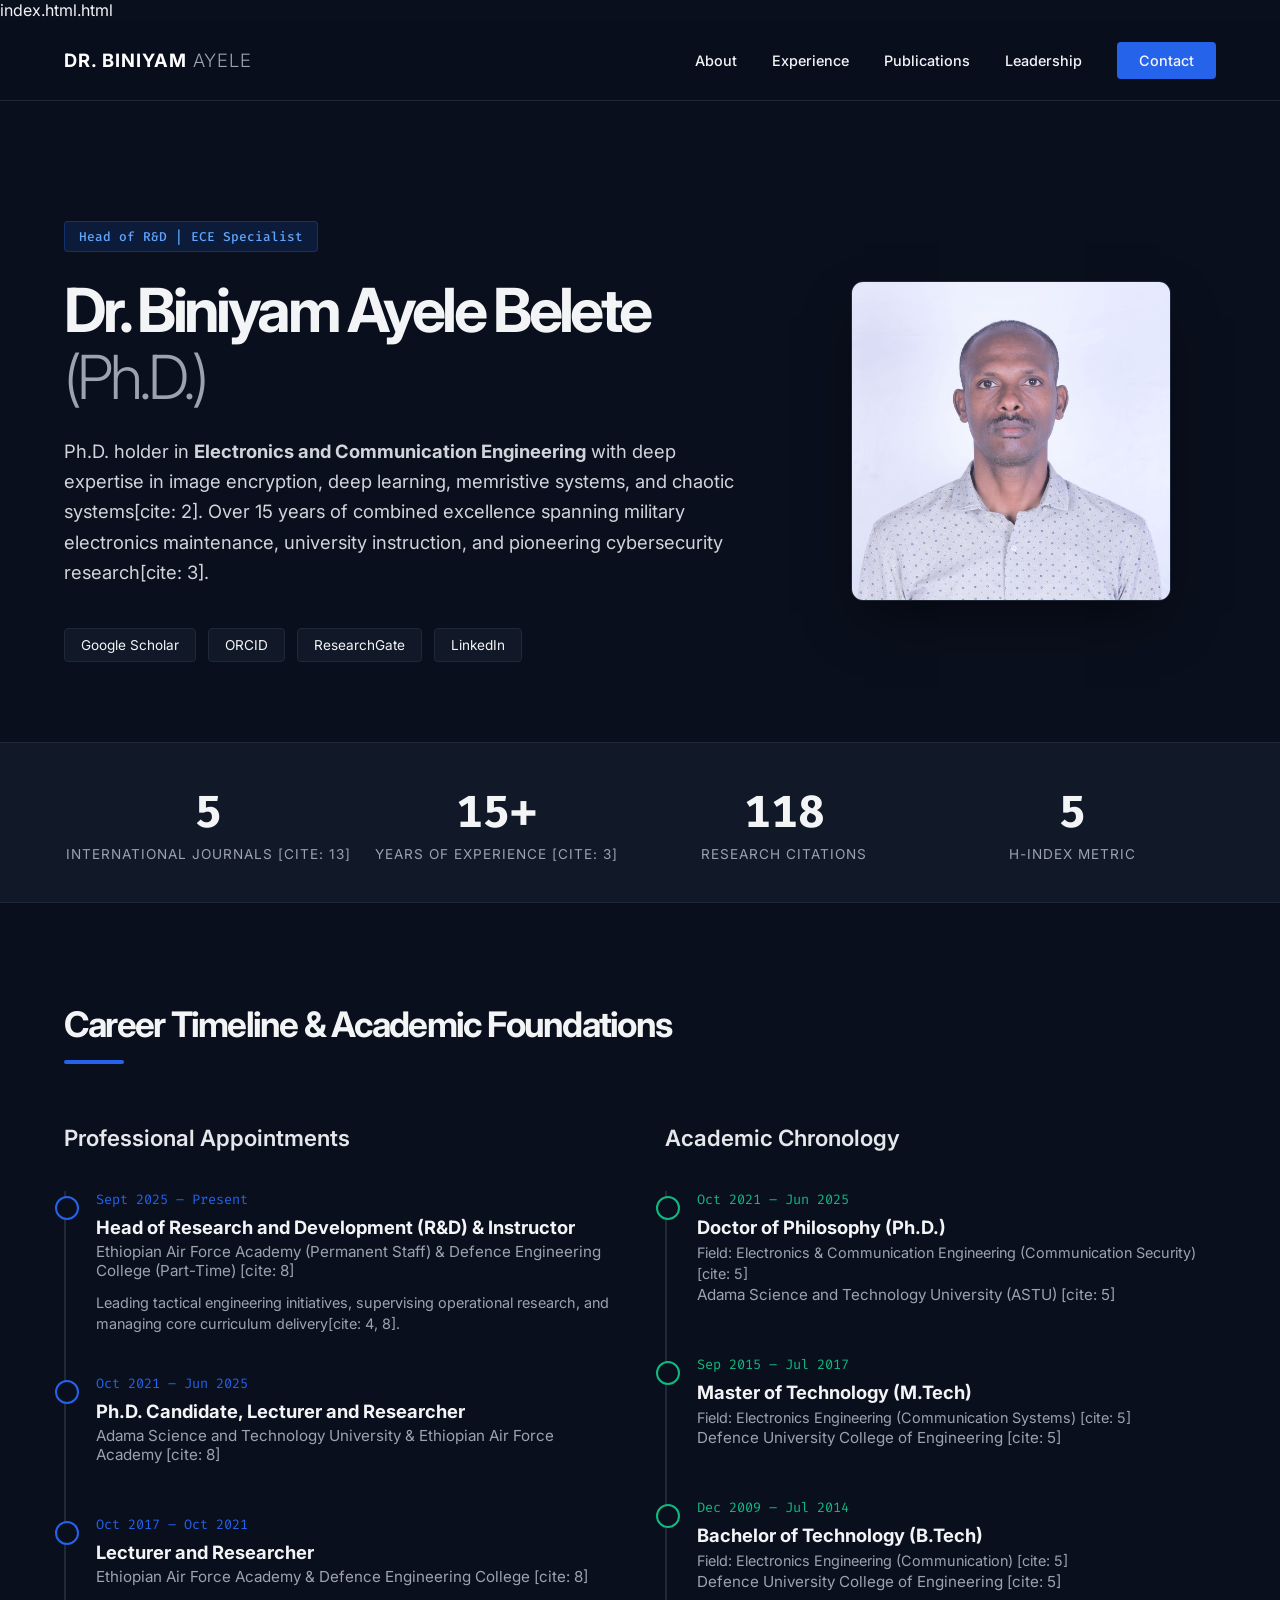
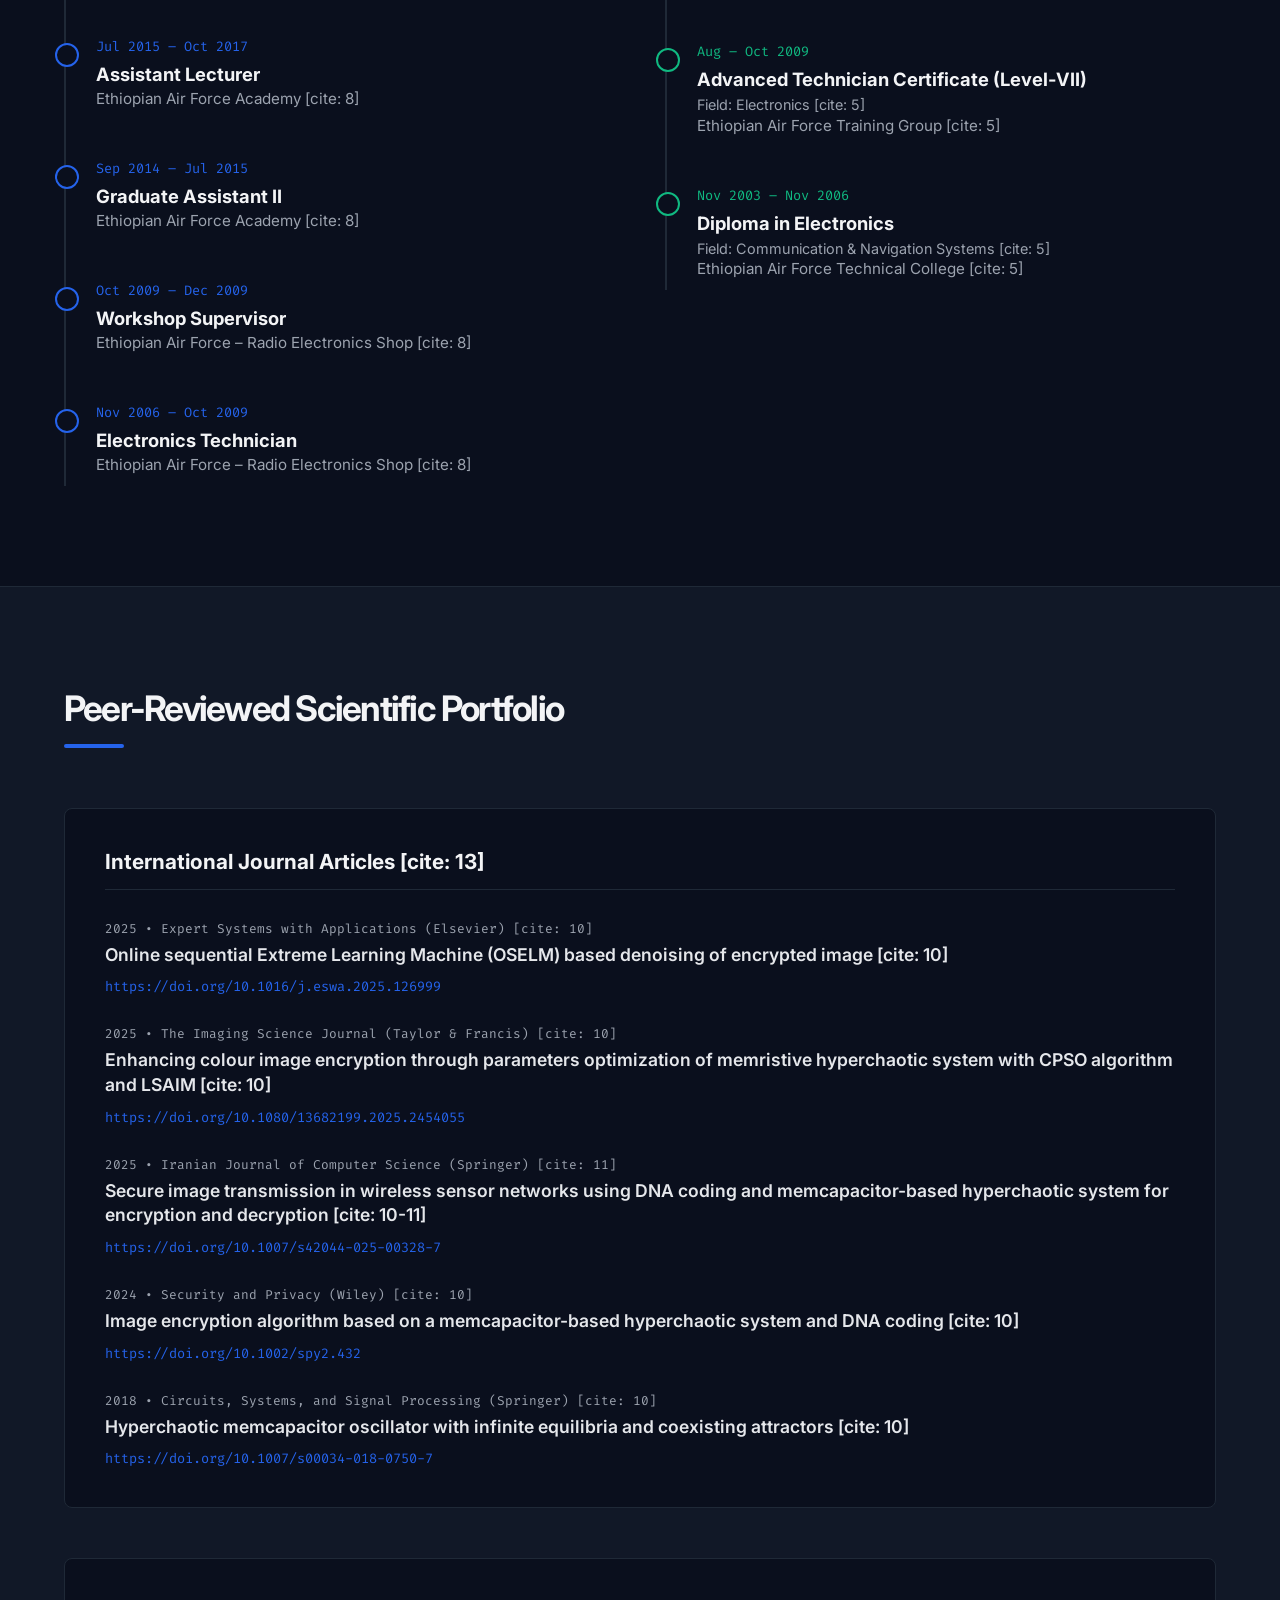
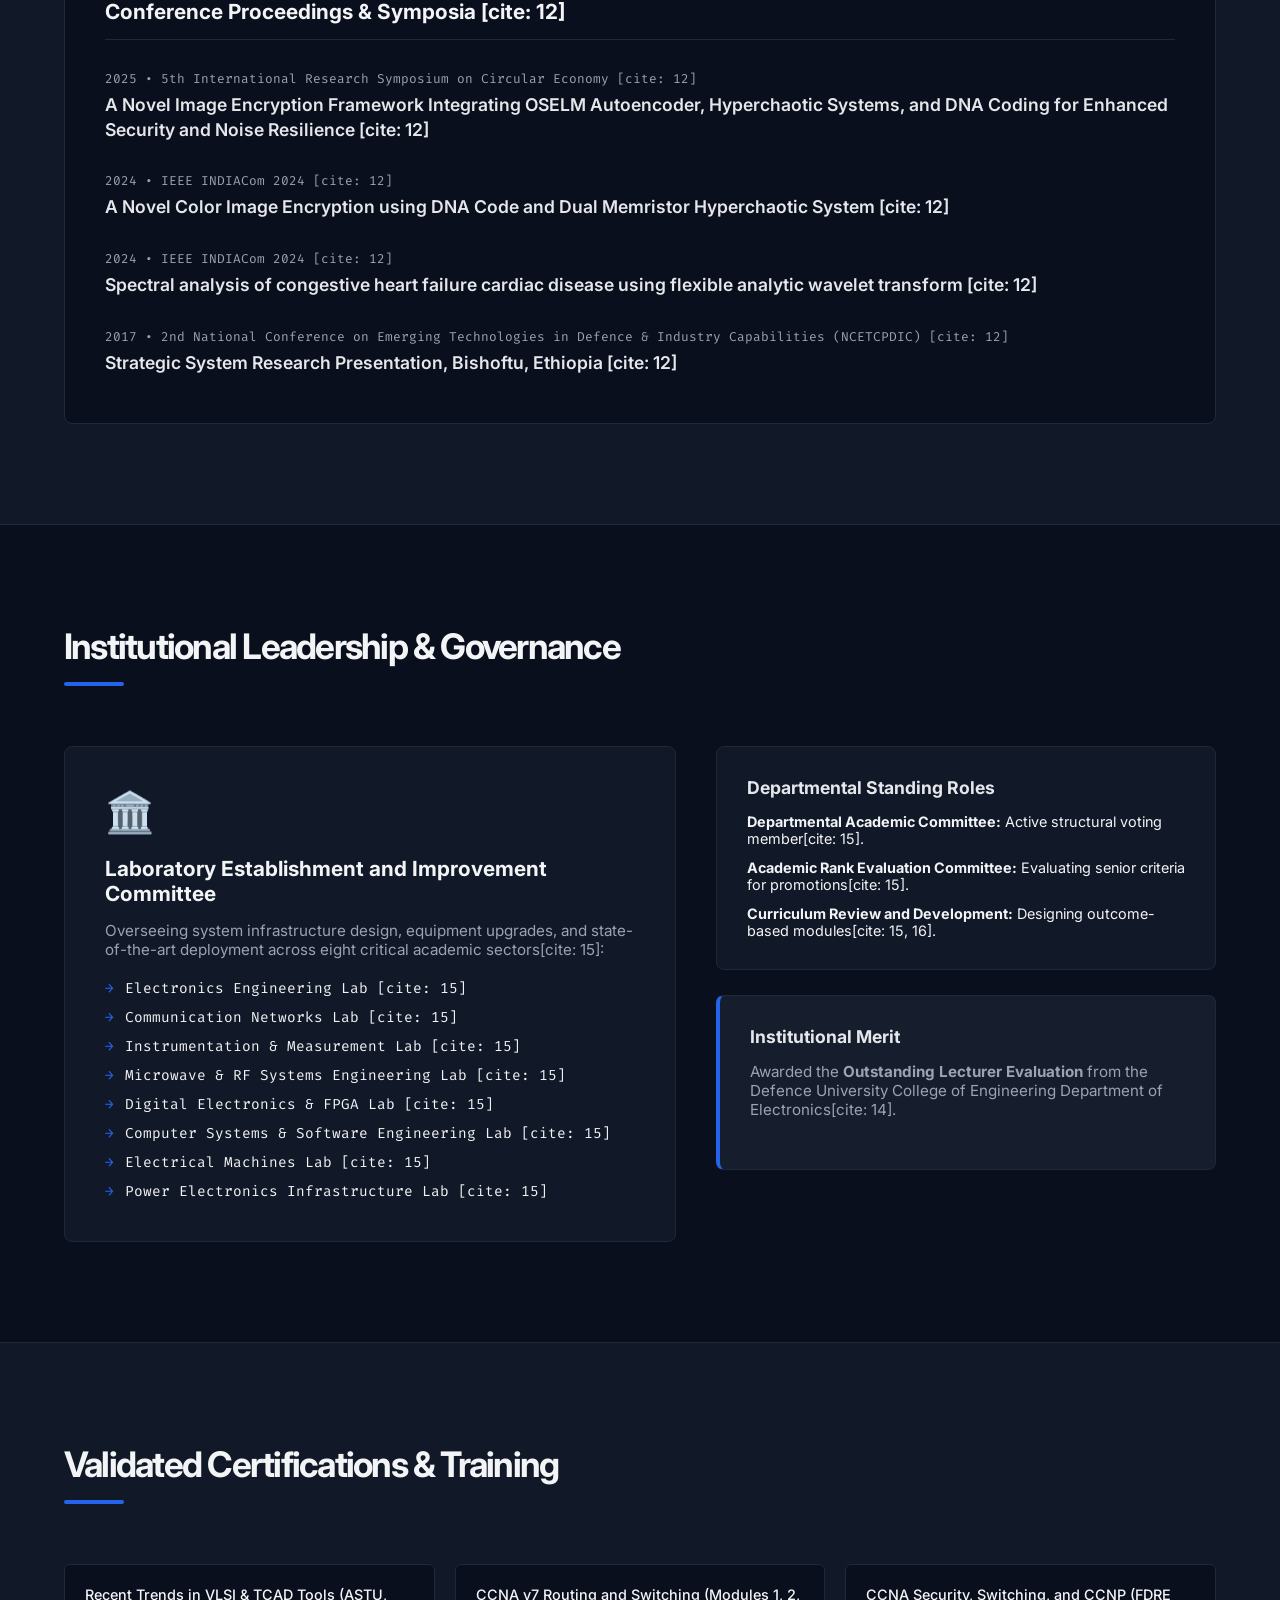
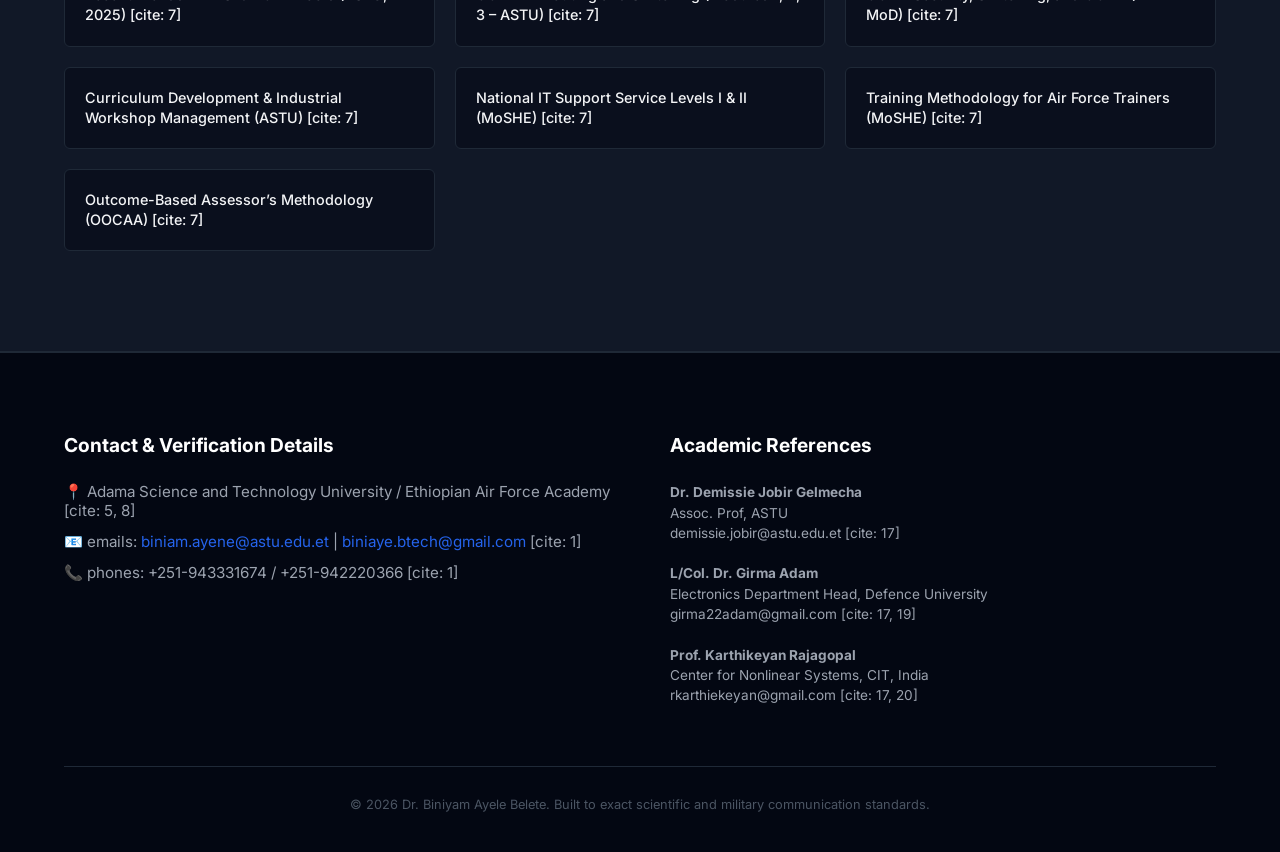
==== index.html @ a42e54a2 "Rename index.html.html to index.html" ====
<!DOCTYPE html>
<html lang="en">
<head>
    <meta charset="UTF-8">
    index.html.html
    <meta name="viewport" content="width=device-width, initial-scale=1.0">
    <title>Dr. Biniyam Ayele Belete (Ph.D.) | Portfolio</title>
    <link rel="stylesheet" href="style.css">
    <link rel="preconnect" href="https://fonts.googleapis.com">
    <link rel="preconnect" href="https://fonts.gstatic.com" crossorigin>
    <link href="https://fonts.googleapis.com/css2?family=Fira+Code:wght@400;500&family=Inter:wght@300;400;600;700&display=swap" rel="stylesheet">
</head>
<body>

    <nav class="navbar">
        <div class="nav-container">
            <div class="nav-brand">
                <span class="title-bold">DR. BINIYAM</span> <span class="title-light">AYELE</span>
            </div>
            <ul class="nav-menu">
                <li><a href="#about">About</a></li>
                <li><a href="#experience">Experience</a></li>
                <li><a href="#publications">Publications</a></li>
                <li><a href="#academic">Leadership</a></li>
                <li><a href="#contact" class="btn-nav">Contact</a></li>
            </ul>
        </div>
    </nav>

    <header class="hero-section" id="about">
        <div class="hero-container">
            <div class="hero-content">
                <div class="hero-badge">Head of R&D | ECE Specialist</div>
                <h1 class="hero-title">Dr. Biniyam Ayele Belete <span class="phd-tag">(Ph.D.)</span></h1>
                <p class="hero-lead">
                    Ph.D. holder in <strong>Electronics and Communication Engineering</strong> with deep expertise in image encryption, deep learning, memristive systems, and chaotic systems[cite: 2]. Over 15 years of combined excellence spanning military electronics maintenance, university instruction, and pioneering cybersecurity research[cite: 3].
                </p>
                <div class="hero-links">
                    <a href="https://scholar.google.com/citations?user=biniyamayele" target="_blank" class="social-tag">Google Scholar</a>
                    <a href="https://orcid.org/0009-0006-4772-3996" target="_blank" class="social-tag">ORCID</a>
                    <a href="https://www.researchgate.net/profile/Biniyam-Belete" target="_blank" class="social-tag">ResearchGate</a>
                    <a href="https://www.linkedin.com/in/biniyam-ayele-338789153/" target="_blank" class="social-tag">LinkedIn</a>
                </div>
            </div>
            <div class="hero-avatar-area">
                <div class="avatar-frame">
                    <img src="profile1.jpg" alt="Dr. Biniyam Ayele Belete" class="profile-img">
                </div>
            </div>
        </div>
    </header>

    <section class="metrics-bar">
        <div class="metrics-container">
            <div class="metric-item"><div class="metric-num">5</div><div class="metric-label">International Journals [cite: 13]</div></div>
            <div class="metric-item"><div class="metric-num">15+</div><div class="metric-label">Years of Experience [cite: 3]</div></div>
            <div class="metric-item"><div class="metric-num">118</div><div class="metric-label">Research Citations</div></div>
            <div class="metric-item"><div class="metric-num">5</div><div class="metric-label">h-index Metric</div></div>
        </div>
    </section>

    <section class="main-layout-section" id="experience">
        <div class="section-container">
            <h2 class="section-headline">Career Timeline & Academic Foundations</h2>
            <div class="timeline-grid">
                
                <div class="timeline-column">
                    <h3 class="column-subtitle">Professional Appointments</h3>
                    <div class="timeline-wrapper">
                        <div class="timeline-card">
                            <span class="card-date">Sept 2025 – Present</span>
                            <h4 class="card-role">Head of Research and Development (R&D) & Instructor</h4>
                            <p class="card-org">Ethiopian Air Force Academy (Permanent Staff) & Defence Engineering College (Part-Time) [cite: 8]</p>
                            <p class="card-desc">Leading tactical engineering initiatives, supervising operational research, and managing core curriculum delivery[cite: 4, 8].</p>
                        </div>
                        <div class="timeline-card">
                            <span class="card-date">Oct 2021 – Jun 2025</span>
                            <h4 class="card-role">Ph.D. Candidate, Lecturer and Researcher</h4>
                            <p class="card-org">Adama Science and Technology University & Ethiopian Air Force Academy [cite: 8]</p>
                        </div>
                        <div class="timeline-card">
                            <span class="card-date">Oct 2017 – Oct 2021</span>
                            <h4 class="card-role">Lecturer and Researcher</h4>
                            <p class="card-org">Ethiopian Air Force Academy & Defence Engineering College [cite: 8]</p>
                        </div>
                        <div class="timeline-card">
                            <span class="card-date">Jul 2015 – Oct 2017</span>
                            <h4 class="card-role">Assistant Lecturer</h4>
                            <p class="card-org">Ethiopian Air Force Academy [cite: 8]</p>
                        </div>
                        <div class="timeline-card">
                            <span class="card-date">Sep 2014 – Jul 2015</span>
                            <h4 class="card-role">Graduate Assistant II</h4>
                            <p class="card-org">Ethiopian Air Force Academy [cite: 8]</p>
                        </div>
                        <div class="timeline-card">
                            <span class="card-date">Oct 2009 – Dec 2009</span>
                            <h4 class="card-role">Workshop Supervisor</h4>
                            <p class="card-org">Ethiopian Air Force – Radio Electronics Shop [cite: 8]</p>
                        </div>
                        <div class="timeline-card">
                            <span class="card-date">Nov 2006 – Oct 2009</span>
                            <h4 class="card-role">Electronics Technician</h4>
                            <p class="card-org">Ethiopian Air Force – Radio Electronics Shop [cite: 8]</p>
                        </div>
                    </div>
                </div>

                <div class="timeline-column">
                    <h3 class="column-subtitle">Academic Chronology</h3>
                    <div class="timeline-wrapper">
                        <div class="timeline-card edu-card">
                            <span class="card-date">Oct 2021 – Jun 2025</span>
                            <h4 class="card-role">Doctor of Philosophy (Ph.D.)</h4>
                            <p class="card-subtext">Field: Electronics & Communication Engineering (Communication Security) [cite: 5]</p>
                            <p class="card-org">Adama Science and Technology University (ASTU) [cite: 5]</p>
                        </div>
                        <div class="timeline-card edu-card">
                            <span class="card-date">Sep 2015 – Jul 2017</span>
                            <h4 class="card-role">Master of Technology (M.Tech)</h4>
                            <p class="card-subtext">Field: Electronics Engineering (Communication Systems) [cite: 5]</p>
                            <p class="card-org">Defence University College of Engineering [cite: 5]</p>
                        </div>
                        <div class="timeline-card edu-card">
                            <span class="card-date">Dec 2009 – Jul 2014</span>
                            <h4 class="card-role">Bachelor of Technology (B.Tech)</h4>
                            <p class="card-subtext">Field: Electronics Engineering (Communication) [cite: 5]</p>
                            <p class="card-org">Defence University College of Engineering [cite: 5]</p>
                        </div>
                        <div class="timeline-card edu-card">
                            <span class="card-date">Aug – Oct 2009</span>
                            <h4 class="card-role">Advanced Technician Certificate (Level-VII)</h4>
                            <p class="card-subtext">Field: Electronics [cite: 5]</p>
                            <p class="card-org">Ethiopian Air Force Training Group [cite: 5]</p>
                        </div>
                        <div class="timeline-card edu-card">
                            <span class="card-date">Nov 2003 – Nov 2006</span>
                            <h4 class="card-role">Diploma in Electronics</h4>
                            <p class="card-subtext">Field: Communication & Navigation Systems [cite: 5]</p>
                            <p class="card-org">Ethiopian Air Force Technical College [cite: 5]</p>
                        </div>
                    </div>
                </div>

            </div>
        </div>
    </section>

    <section class="main-layout-section bg-alt" id="publications">
        <div class="section-container">
            <h2 class="section-headline">Peer-Reviewed Scientific Portfolio</h2>
            
            <div class="pub-block">
                <h3 class="pub-type-heading">International Journal Articles [cite: 13]</h3>
                
                <div class="pub-entry">
                    <span class="pub-meta">2025 • Expert Systems with Applications (Elsevier) [cite: 10]</span>
                    <h4 class="pub-title">Online sequential Extreme Learning Machine (OSELM) based denoising of encrypted image [cite: 10]</h4>
                    <a href="https://doi.org/10.1016/j.eswa.2025.126999" target="_blank" class="doi-link">https://doi.org/10.1016/j.eswa.2025.126999</a>
                </div>

                <div class="pub-entry">
                    <span class="pub-meta">2025 • The Imaging Science Journal (Taylor & Francis) [cite: 10]</span>
                    <h4 class="pub-title">Enhancing colour image encryption through parameters optimization of memristive hyperchaotic system with CPSO algorithm and LSAIM [cite: 10]</h4>
                    <a href="https://doi.org/10.1080/13682199.2025.2454055" target="_blank" class="doi-link">https://doi.org/10.1080/13682199.2025.2454055</a>
                </div>

                <div class="pub-entry">
                    <span class="pub-meta">2025 • Iranian Journal of Computer Science (Springer) [cite: 11]</span>
                    <h4 class="pub-title">Secure image transmission in wireless sensor networks using DNA coding and memcapacitor-based hyperchaotic system for encryption and decryption [cite: 10-11]</h4>
                    <a href="https://doi.org/10.1007/s42044-025-00328-7" target="_blank" class="doi-link">https://doi.org/10.1007/s42044-025-00328-7</a>
                </div>

                <div class="pub-entry">
                    <span class="pub-meta">2024 • Security and Privacy (Wiley) [cite: 10]</span>
                    <h4 class="pub-title">Image encryption algorithm based on a memcapacitor-based hyperchaotic system and DNA coding [cite: 10]</h4>
                    <a href="https://doi.org/10.1002/spy2.432" target="_blank" class="doi-link">https://doi.org/10.1002/spy2.432</a>
                </div>

                <div class="pub-entry">
                    <span class="pub-meta">2018 • Circuits, Systems, and Signal Processing (Springer) [cite: 10]</span>
                    <h4 class="pub-title">Hyperchaotic memcapacitor oscillator with infinite equilibria and coexisting attractors [cite: 10]</h4>
                    <a href="https://doi.org/10.1007/s00034-018-0750-7" target="_blank" class="doi-link">https://doi.org/10.1007/s00034-018-0750-7</a>
                </div>
            </div>

            <div class="pub-block" style="margin-top: 50px;">
                <h3 class="pub-type-heading">Conference Proceedings & Symposia [cite: 12]</h3>
                
                <div class="pub-entry">
                    <span class="pub-meta">2025 • 5th International Research Symposium on Circular Economy [cite: 12]</span>
                    <h4 class="pub-title">A Novel Image Encryption Framework Integrating OSELM Autoencoder, Hyperchaotic Systems, and DNA Coding for Enhanced Security and Noise Resilience [cite: 12]</h4>
                </div>

                <div class="pub-entry">
                    <span class="pub-meta">2024 • IEEE INDIACom 2024 [cite: 12]</span>
                    <h4 class="pub-title">A Novel Color Image Encryption using DNA Code and Dual Memristor Hyperchaotic System [cite: 12]</h4>
                </div>

                <div class="pub-entry">
                    <span class="pub-meta">2024 • IEEE INDIACom 2024 [cite: 12]</span>
                    <h4 class="pub-title">Spectral analysis of congestive heart failure cardiac disease using flexible analytic wavelet transform [cite: 12]</h4>
                </div>

                <div class="pub-entry">
                    <span class="pub-meta">2017 • 2nd National Conference on Emerging Technologies in Defence & Industry Capabilities (NCETCPDIC) [cite: 12]</span>
                    <h4 class="pub-title">Strategic System Research Presentation, Bishoftu, Ethiopia [cite: 12]</h4>
                </div>
            </div>

        </div>
    </section>

    <section class="main-layout-section" id="academic">
        <div class="section-container">
            <h2 class="section-headline">Institutional Leadership & Governance</h2>
            <div class="governance-grid">
                
                <div class="gov-card">
                    <div class="gov-icon">🏛️</div>
                    <h4>Laboratory Establishment and Improvement Committee</h4>
                    <p>Overseeing system infrastructure design, equipment upgrades, and state-of-the-art deployment across eight critical academic sectors[cite: 15]:</p>
                    <ul class="gov-sublist">
                        <li>Electronics Engineering Lab [cite: 15]</li>
                        <li>Communication Networks Lab [cite: 15]</li>
                        <li>Instrumentation & Measurement Lab [cite: 15]</li>
                        <li>Microwave & RF Systems Engineering Lab [cite: 15]</li>
                        <li>Digital Electronics & FPGA Lab [cite: 15]</li>
                        <li>Computer Systems & Software Engineering Lab [cite: 15]</li>
                        <li>Electrical Machines Lab [cite: 15]</li>
                        <li>Power Electronics Infrastructure Lab [cite: 15]</li>
                    </ul>
                </div>

                <div class="gov-card flex-gov">
                    <div class="gov-box">
                        <h5>Departmental Standing Roles</h5>
                        <ul class="clean-list">
                            <li><strong>Departmental Academic Committee:</strong> Active structural voting member[cite: 15].</li>
                            <li><strong>Academic Rank Evaluation Committee:</strong> Evaluating senior criteria for promotions[cite: 15].</li>
                            <li><strong>Curriculum Review and Development:</strong> Designing outcome-based modules[cite: 15, 16].</li>
                        </ul>
                    </div>
                    <div class="gov-box highlight-box">
                        <h5>Institutional Merit</h5>
                        <p>Awarded the <strong>Outstanding Lecturer Evaluation</strong> from the Defence University College of Engineering Department of Electronics[cite: 14].</p>
                    </div>
                </div>

            </div>
        </div>
    </section>

    <section class="main-layout-section bg-alt">
        <div class="section-container">
            <h2 class="section-headline">Validated Certifications & Training</h2>
            <div class="certs-matrix">
                <div class="cert-node">Recent Trends in VLSI & TCAD Tools (ASTU, 2025) [cite: 7]</div>
                <div class="cert-node">CCNA v7 Routing and Switching (Modules 1, 2, 3 – ASTU) [cite: 7]</div>
                <div class="cert-node">CCNA Security, Switching, and CCNP (FDRE MoD) [cite: 7]</div>
                <div class="cert-node">Curriculum Development & Industrial Workshop Management (ASTU) [cite: 7]</div>
                <div class="cert-node">National IT Support Service Levels I & II (MoSHE) [cite: 7]</div>
                <div class="cert-node">Training Methodology for Air Force Trainers (MoSHE) [cite: 7]</div>
                <div class="cert-node">Outcome-Based Assessor’s Methodology (OOCAA) [cite: 7]</div>
            </div>
        </div>
    </section>

    <footer class="site-footer" id="contact">
        <div class="footer-container">
            <div class="footer-contact-block">
                <h3>Contact & Verification Details</h3>
                <p class="coord">📍 Adama Science and Technology University / Ethiopian Air Force Academy [cite: 5, 8]</p>
                <p class="coord">📧 emails: <a href="mailto:biniam.ayene@astu.edu.et">biniam.ayene@astu.edu.et</a> | <a href="mailto:biniaye.btech@gmail.com">biniaye.btech@gmail.com</a> [cite: 1]</p>
                <p class="coord">📞 phones: +251-943331674 / +251-942220366 [cite: 1]</p>
            </div>
            
            <div class="footer-references-block">
                <h3>Academic References</h3>
                <div class="ref-mini-grid">
                    <div>
                        <strong>Dr. Demissie Jobir Gelmecha</strong><br>
                        Assoc. Prof, ASTU<br>
                        demissie.jobir@astu.edu.et [cite: 17]
                    </div>
                    <div>
                        <strong>L/Col. Dr. Girma Adam</strong><br>
                        Electronics Department Head, Defence University<br>
                        girma22adam@gmail.com [cite: 17, 19]
                    </div>
                    <div>
                        <strong>Prof. Karthikeyan Rajagopal</strong><br>
                        Center for Nonlinear Systems, CIT, India<br>
                        rkarthiekeyan@gmail.com [cite: 17, 20]
                    </div>
                </div>
            </div>
        </div>
        <div class="footer-bottom">
            <p>&copy; 2026 Dr. Biniyam Ayele Belete. Built to exact scientific and military communication standards.</p>
        </div>
    </footer>

</body>
</html>
---- style.css ----
/* Core Structural Configurations */
:root {
    --dark-primary: #0a0f1d;
    --dark-secondary: #111827;
    --accent-blue: #2563eb;
    --accent-blue-glow: rgba(37, 99, 235, 0.15);
    --text-white: #f3f4f6;
    --text-muted: #9ca3af;
    --border-color: #1f2937;
    --bg-light-alt: #161e2e;
}

* {
    margin: 0;
    padding: 0;
    box-sizing: border-box;
}

html {
    scroll-behavior: smooth;
    font-family: 'Inter', sans-serif;
    background-color: var(--dark-primary);
    color: var(--text-white);
}

body {
    overflow-x: hidden;
}

.section-container {
    width: 90%;
    max-width: 1200px;
    margin: 0 auto;
}

.main-layout-section {
    padding: 100px 0;
    border-bottom: 1px solid var(--border-color);
}

.bg-alt {
    background-color: var(--dark-secondary);
}

.section-headline {
    font-size: 2.2rem;
    font-weight: 700;
    letter-spacing: -0.05em;
    margin-bottom: 60px;
    position: relative;
}

.section-headline::after {
    content: '';
    display: block;
    width: 60px;
    height: 4px;
    background-color: var(--accent-blue);
    margin-top: 15px;
    border-radius: 2px;
}

/* Navigation System Layout */
.navbar {
    background-color: rgba(10, 15, 29, 0.95);
    border-bottom: 1px solid var(--border-color);
    position: sticky;
    top: 0;
    z-index: 1000;
    backdrop-filter: blur(8px);
}

.nav-container {
    width: 90%;
    max-width: 1200px;
    height: 80px;
    margin: 0 auto;
    display: flex;
    justify-content: space-between;
    align-items: center;
}

.nav-brand {
    font-size: 1.15rem;
    letter-spacing: 1px;
}

.title-bold { font-weight: 700; color: #ffffff; }
.title-light { font-weight: 300; color: var(--text-muted); }

.nav-menu {
    display: flex;
    align-items: center;
    list-style: none;
    gap: 35px;
}

.nav-menu a {
    color: var(--text-white);
    text-decoration: none;
    font-size: 0.9rem;
    font-weight: 500;
    transition: color 0.2s ease;
}

.nav-menu a:hover {
    color: var(--accent-blue);
}

.btn-nav {
    background-color: var(--accent-blue);
    padding: 10px 22px;
    border-radius: 4px;
    transition: background 0.2s ease !important;
}

.btn-nav:hover {
    background-color: #1d4ed8;
    color: #ffffff !important;
}

/* Hero Portrait Grid Layout */
.hero-section {
    padding: 120px 0 80px 0;
}

.hero-container {
    width: 90%;
    max-width: 1200px;
    margin: 0 auto;
    display: grid;
    grid-template-columns: 1.25fr 0.75fr;
    gap: 60px;
    align-items: center;
}

.hero-badge {
    display: inline-block;
    background-color: var(--accent-blue-glow);
    color: #60a5fa;
    padding: 6px 14px;
    border-radius: 4px;
    font-size: 0.8rem;
    font-family: 'Fira Code', monospace;
    font-weight: 500;
    border: 1px solid rgba(37, 99, 235, 0.3);
    margin-bottom: 25px;
}

.hero-title {
    font-size: 3.8rem;
    font-weight: 700;
    line-height: 1.1;
    letter-spacing: -0.06em;
    margin-bottom: 25px;
}

.phd-tag {
    font-weight: 300;
    color: var(--text-muted);
}

.hero-lead {
    font-size: 1.15rem;
    color: #d1d5db;
    line-height: 1.65;
    margin-bottom: 40px;
}

.hero-links {
    display: flex;
    flex-wrap: wrap;
    gap: 12px;
}

.social-tag {
    color: var(--text-white);
    text-decoration: none;
    font-size: 0.85rem;
    border: 1px solid var(--border-color);
    padding: 8px 16px;
    border-radius: 4px;
    background-color: var(--dark-secondary);
    transition: all 0.2s ease;
}

.social-tag:hover {
    border-color: var(--accent-blue);
    background-color: var(--dark-primary);
}

.hero-avatar-area {
    display: flex;
    justify-content: center;
}

.avatar-frame {
    width: 320px;
    height: 320px;
    border-radius: 12px;
    overflow: hidden;
    border: 1px solid var(--border-color);
    box-shadow: 0 25px 50px -12px rgba(0, 0, 0, 0.5);
}

.profile-img {
    width: 100%;
    height: 100%;
    object-fit: cover;
}

/* Analytical Metrics Grid Layout */
.metrics-bar {
    background-color: var(--dark-secondary);
    border-top: 1px solid var(--border-color);
    border-bottom: 1px solid var(--border-color);
    padding: 40px 0;
}

.metrics-container {
    width: 90%;
    max-width: 1200px;
    margin: 0 auto;
    display: grid;
    grid-template-columns: repeat(4, 1fr);
    text-align: center;
}

.metric-num {
    font-size: 2.8rem;
    font-weight: 700;
    color: var(--text-white);
    font-family: 'Fira Code', monospace;
}

.metric-label {
    font-size: 0.85rem;
    color: var(--text-muted);
    text-transform: uppercase;
    letter-spacing: 1px;
    margin-top: 5px;
}

/* Dual-Track Progression Timeline */
.timeline-grid {
    display: grid;
    grid-template-columns: 1fr 1fr;
    gap: 50px;
}

.column-subtitle {
    font-size: 1.4rem;
    margin-bottom: 40px;
    font-weight: 600;
    color: #e5e7eb;
}

.timeline-wrapper {
    border-left: 2px solid var(--border-color);
    padding-left: 30px;
    display: flex;
    flex-direction: column;
    gap: 40px;
}

.timeline-card {
    position: relative;
}

.timeline-card::before {
    content: '';
    position: absolute;
    left: -41px;
    top: 5px;
    width: 20px;
    height: 20px;
    border-radius: 50%;
    background-color: var(--dark-primary);
    border: 2px solid var(--accent-blue);
}

.card-date {
    display: block;
    font-family: 'Fira Code', monospace;
    font-size: 0.85rem;
    color: var(--accent-blue);
    margin-bottom: 8px;
}

.card-role {
    font-size: 1.15rem;
    font-weight: 700;
    margin-bottom: 4px;
}

.card-org {
    font-size: 0.95rem;
    color: var(--text-muted);
    margin-bottom: 12px;
}

.card-desc, .card-subtext {
    font-size: 0.9rem;
    color: #9ca3af;
    line-height: 1.5;
}

.edu-card::before {
    border-color: #10b981; /* Emerald accents specify institutional education degrees */
}

.edu-card .card-date {
    color: #10b981;
}

/* Scientific Portfolio Layout */
.pub-block {
    background-color: var(--dark-primary);
    border: 1px solid var(--border-color);
    border-radius: 8px;
    padding: 40px;
}

.pub-type-heading {
    font-size: 1.3rem;
    margin-bottom: 30px;
    border-bottom: 1px solid var(--border-color);
    padding-bottom: 15px;
    color: #f3f4f6;
}

.pub-entry {
    margin-bottom: 30px;
}

.pub-entry:last-child {
    margin-bottom: 0;
}

.pub-meta {
    display: block;
    font-size: 0.8rem;
    font-family: 'Fira Code', monospace;
    color: var(--text-muted);
    margin-bottom: 6px;
}

.pub-title {
    font-size: 1.1rem;
    font-weight: 600;
    line-height: 1.4;
    margin-bottom: 8px;
    color: #e5e7eb;
}

.doi-link {
    display: inline-block;
    color: var(--accent-blue);
    text-decoration: none;
    font-size: 0.85rem;
    font-family: 'Fira Code', monospace;
}

.doi-link:hover {
    text-decoration: underline;
}

/* Governance & Institutional Layout Grid */
.governance-grid {
    display: grid;
    grid-template-columns: 1.1fr 0.9fr;
    gap: 40px;
}

.gov-card {
    background-color: var(--dark-secondary);
    border: 1px solid var(--border-color);
    border-radius: 8px;
    padding: 40px;
}

.gov-icon {
    font-size: 2.5rem;
    margin-bottom: 20px;
}

.gov-card h4 {
    font-size: 1.3rem;
    margin-bottom: 15px;
}

.gov-card p {
    font-size: 0.95rem;
    color: var(--text-muted);
    margin-bottom: 20px;
}

.gov-sublist {
    list-style: none;
    display: grid;
    grid-template-columns: 1fr;
    gap: 10px;
}

.gov-sublist li {
    font-size: 0.9rem;
    font-family: 'Fira Code', monospace;
    padding-left: 20px;
    position: relative;
}

.gov-sublist li::before {
    content: '→';
    position: absolute;
    left: 0;
    color: var(--accent-blue);
}

.flex-gov {
    display: flex;
    flex-direction: column;
    gap: 25px;
    background: transparent;
    border: none;
    padding: 0;
}

.gov-box {
    background-color: var(--dark-secondary);
    border: 1px solid var(--border-color);
    border-radius: 8px;
    padding: 30px;
}

.gov-box h5 {
    font-size: 1.1rem;
    margin-bottom: 15px;
    color: #e5e7eb;
}

.clean-list {
    list-style: none;
    display: flex;
    flex-direction: column;
    gap: 12px;
    font-size: 0.9rem;
}

.highlight-box {
    border-left: 4px solid var(--accent-blue);
    background-color: var(--bg-light-alt);
}

/* Certification Grid Layout Elements */
.certs-matrix {
    display: grid;
    grid-template-columns: repeat(auto-fill, minmax(340px, 1fr));
    gap: 20px;
}

.cert-node {
    background-color: var(--dark-primary);
    border: 1px solid var(--border-color);
    padding: 20px;
    border-radius: 6px;
    font-size: 0.9rem;
    font-weight: 500;
    line-height: 1.4;
}

/* High Fidelity Footers Layout */
.site-footer {
    background-color: #030712;
    border-top: 1px solid var(--border-color);
    padding: 80px 0 40px 0;
}

.footer-container {
    width: 90%;
    max-width: 1200px;
    margin: 0 auto;
    display: grid;
    grid-template-columns: 1fr 1fr;
    gap: 60px;
    margin-bottom: 60px;
}

.footer-contact-block h3, .footer-references-block h3 {
    font-size: 1.2rem;
    margin-bottom: 25px;
    color: #ffffff;
}

.coord {
    font-size: 0.95rem;
    margin-bottom: 12px;
    color: var(--text-muted);
}

.coord a {
    color: var(--accent-blue);
    text-decoration: none;
}

.ref-mini-grid {
    display: grid;
    grid-template-columns: 1fr;
    gap: 20px;
    font-size: 0.85rem;
    color: var(--text-muted);
    line-height: 1.5;
}

.footer-bottom {
    width: 90%;
    max-width: 1200px;
    margin: 0 auto;
    border-top: 1px solid var(--border-color);
    padding-top: 30px;
    text-align: center;
    font-size: 0.8rem;
    color: #4b5563;
}

/* Mobile Layout Configurations Override */
@media (max-width: 1024px) {
    .hero-container, .timeline-grid, .governance-grid, .footer-container {
        grid-template-columns: 1fr;
        gap: 40px;
    }
    .metrics-container {
        grid-template-columns: 1fr 1fr;
        gap: 30px;
    }
    .hero-avatar-area {
        order: -1;
    }
    .hero-title {
        font-size: 2.8rem;
    }
}
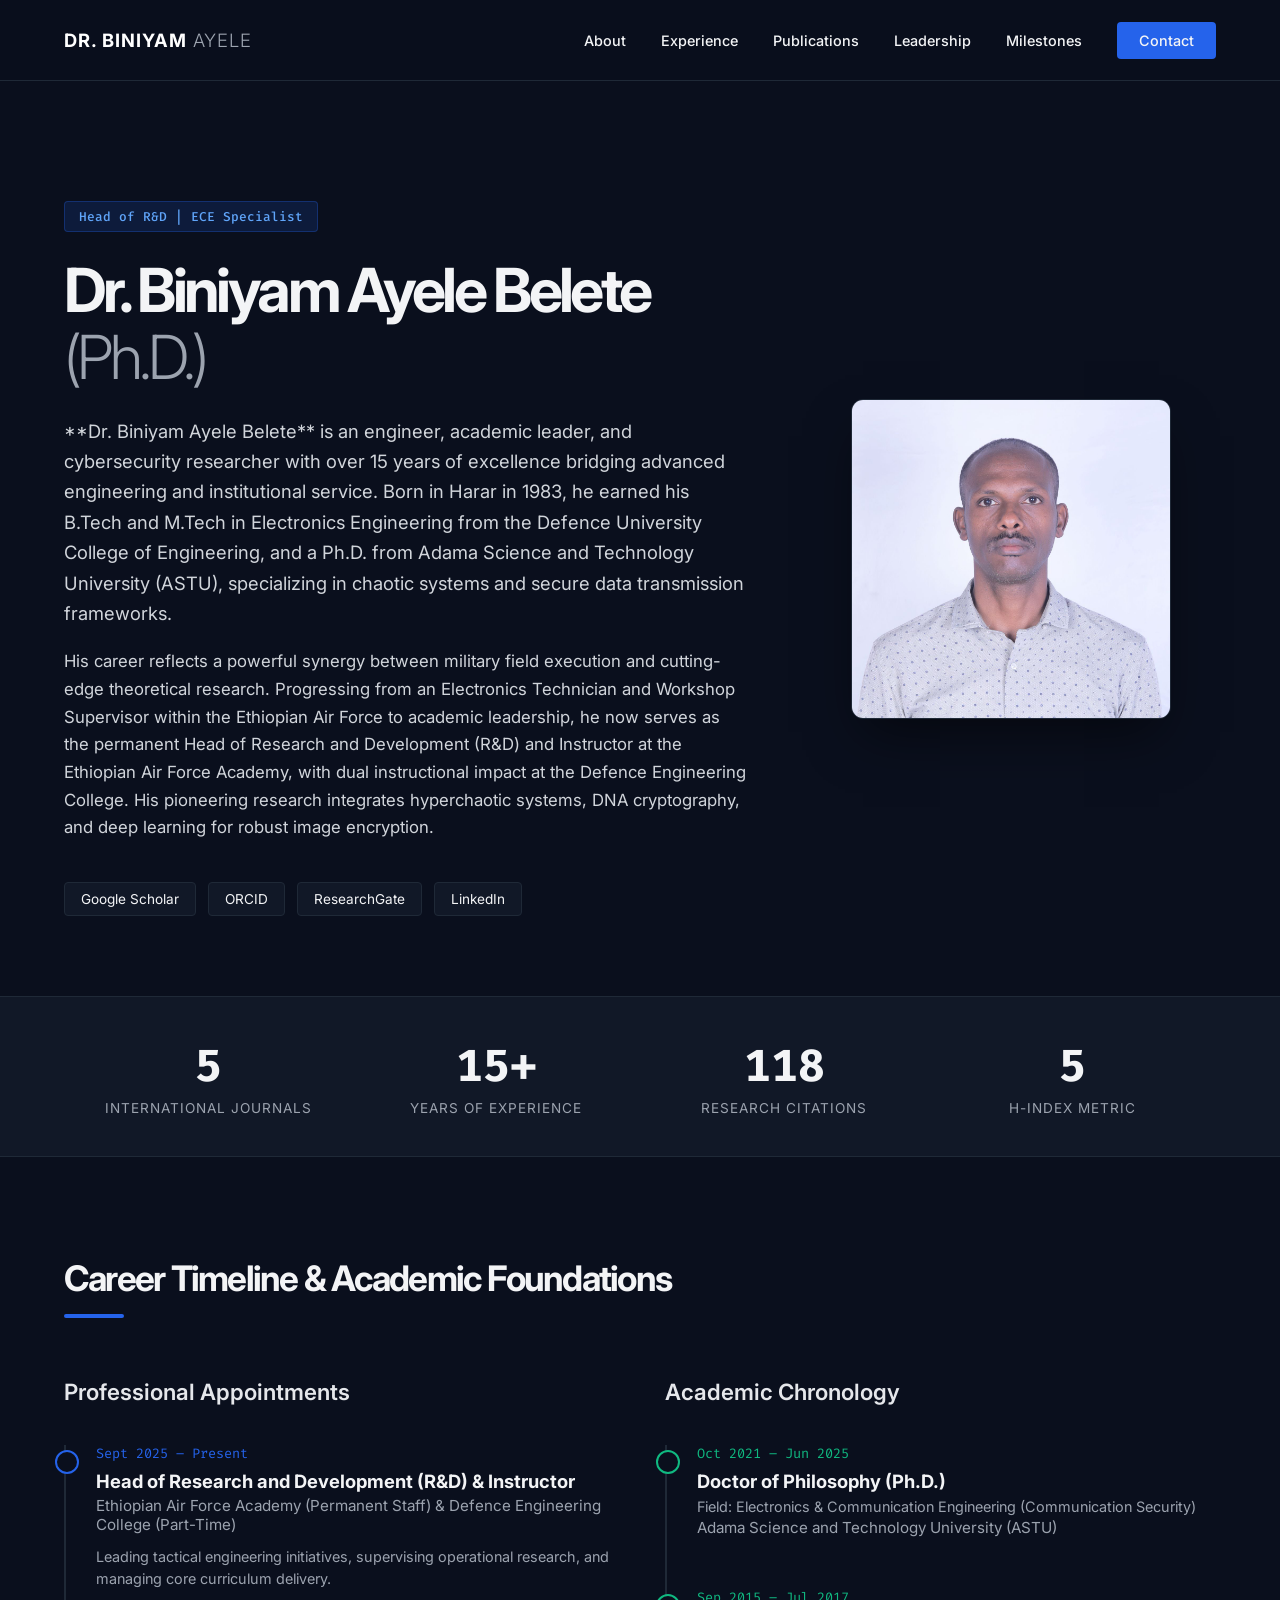
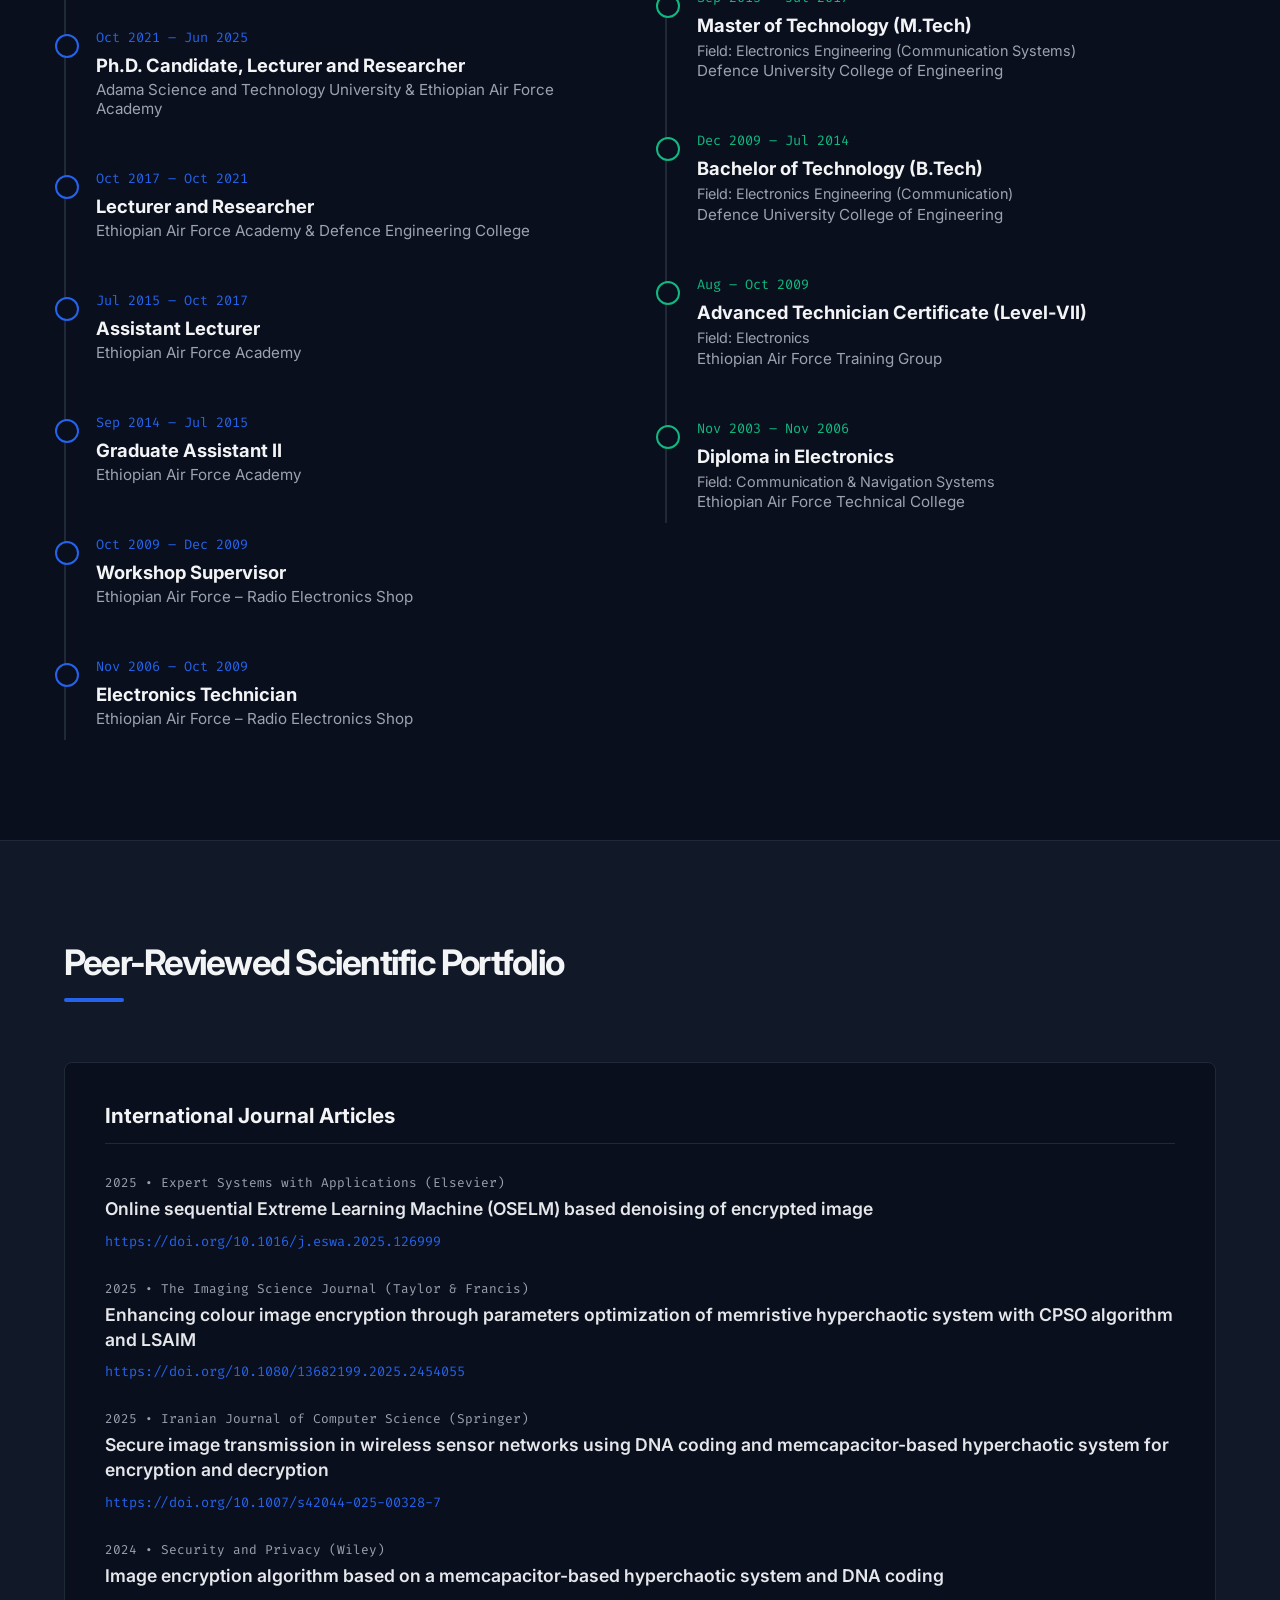
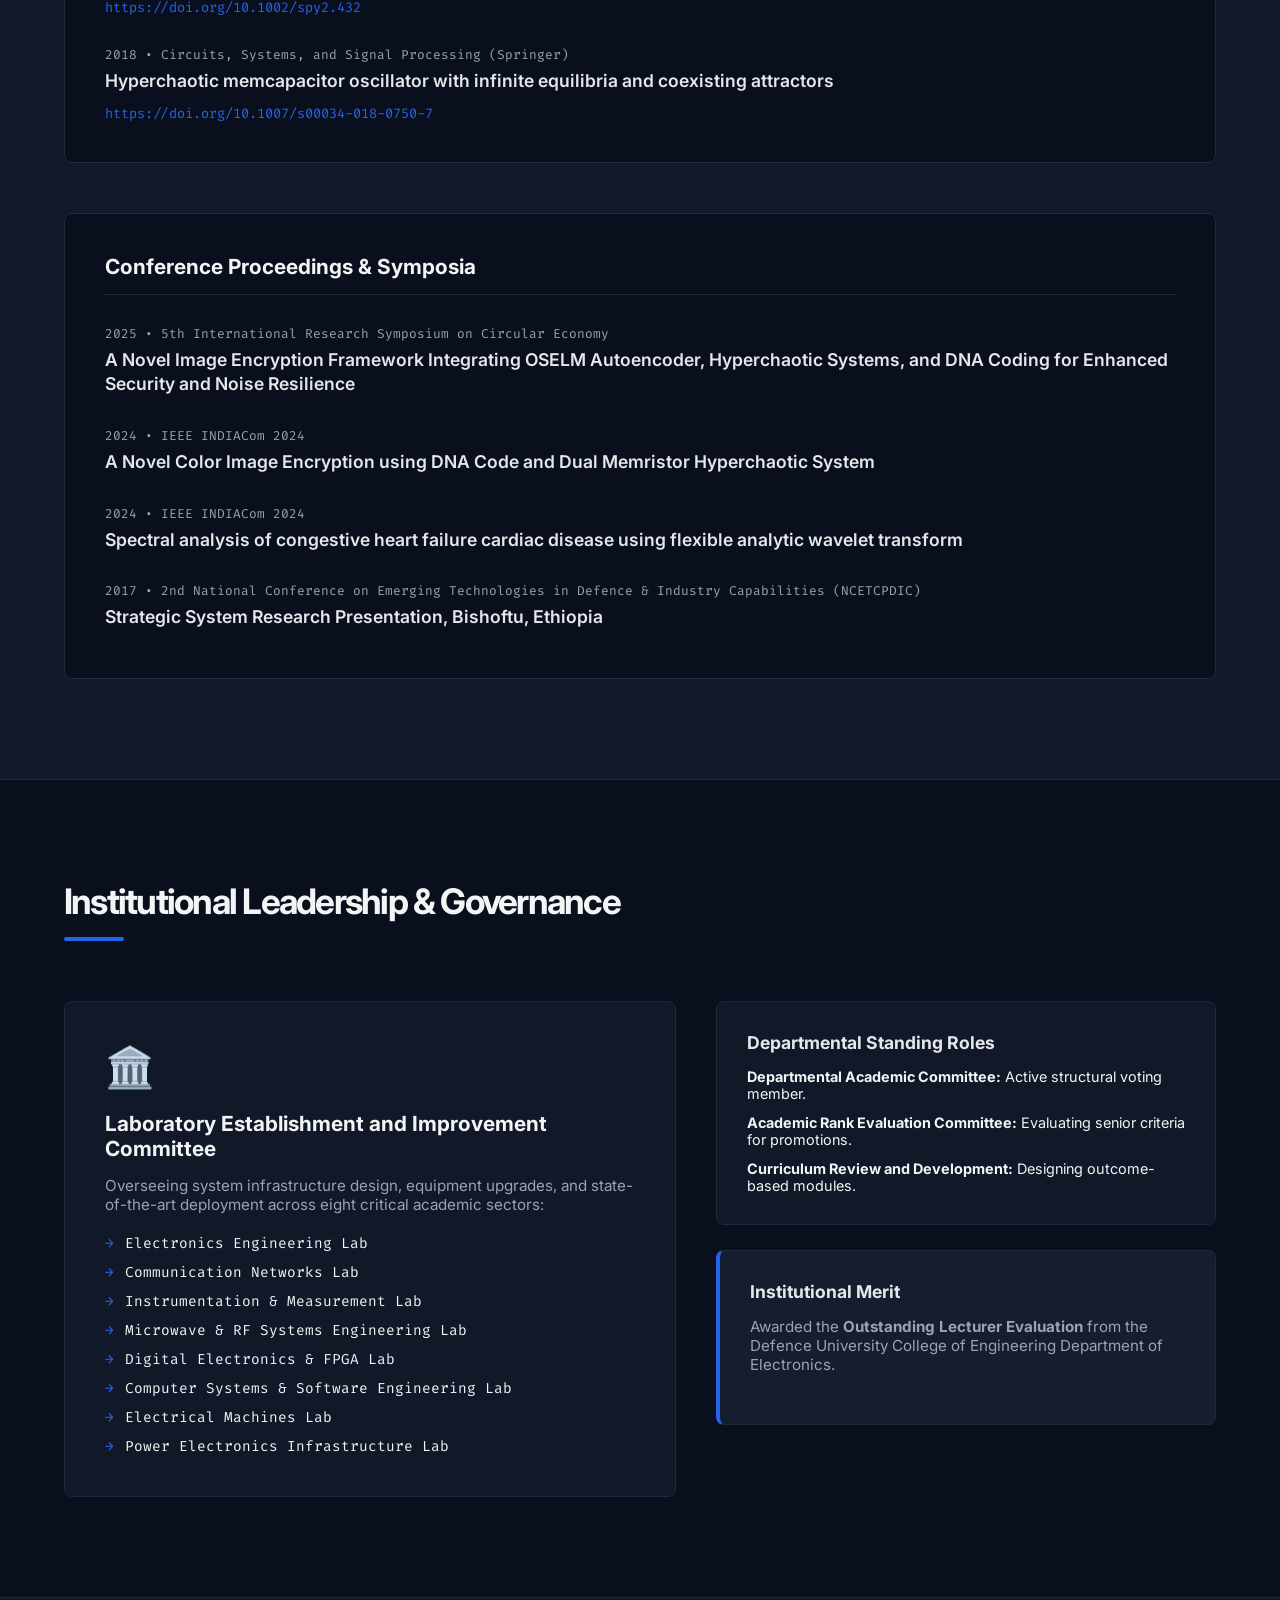
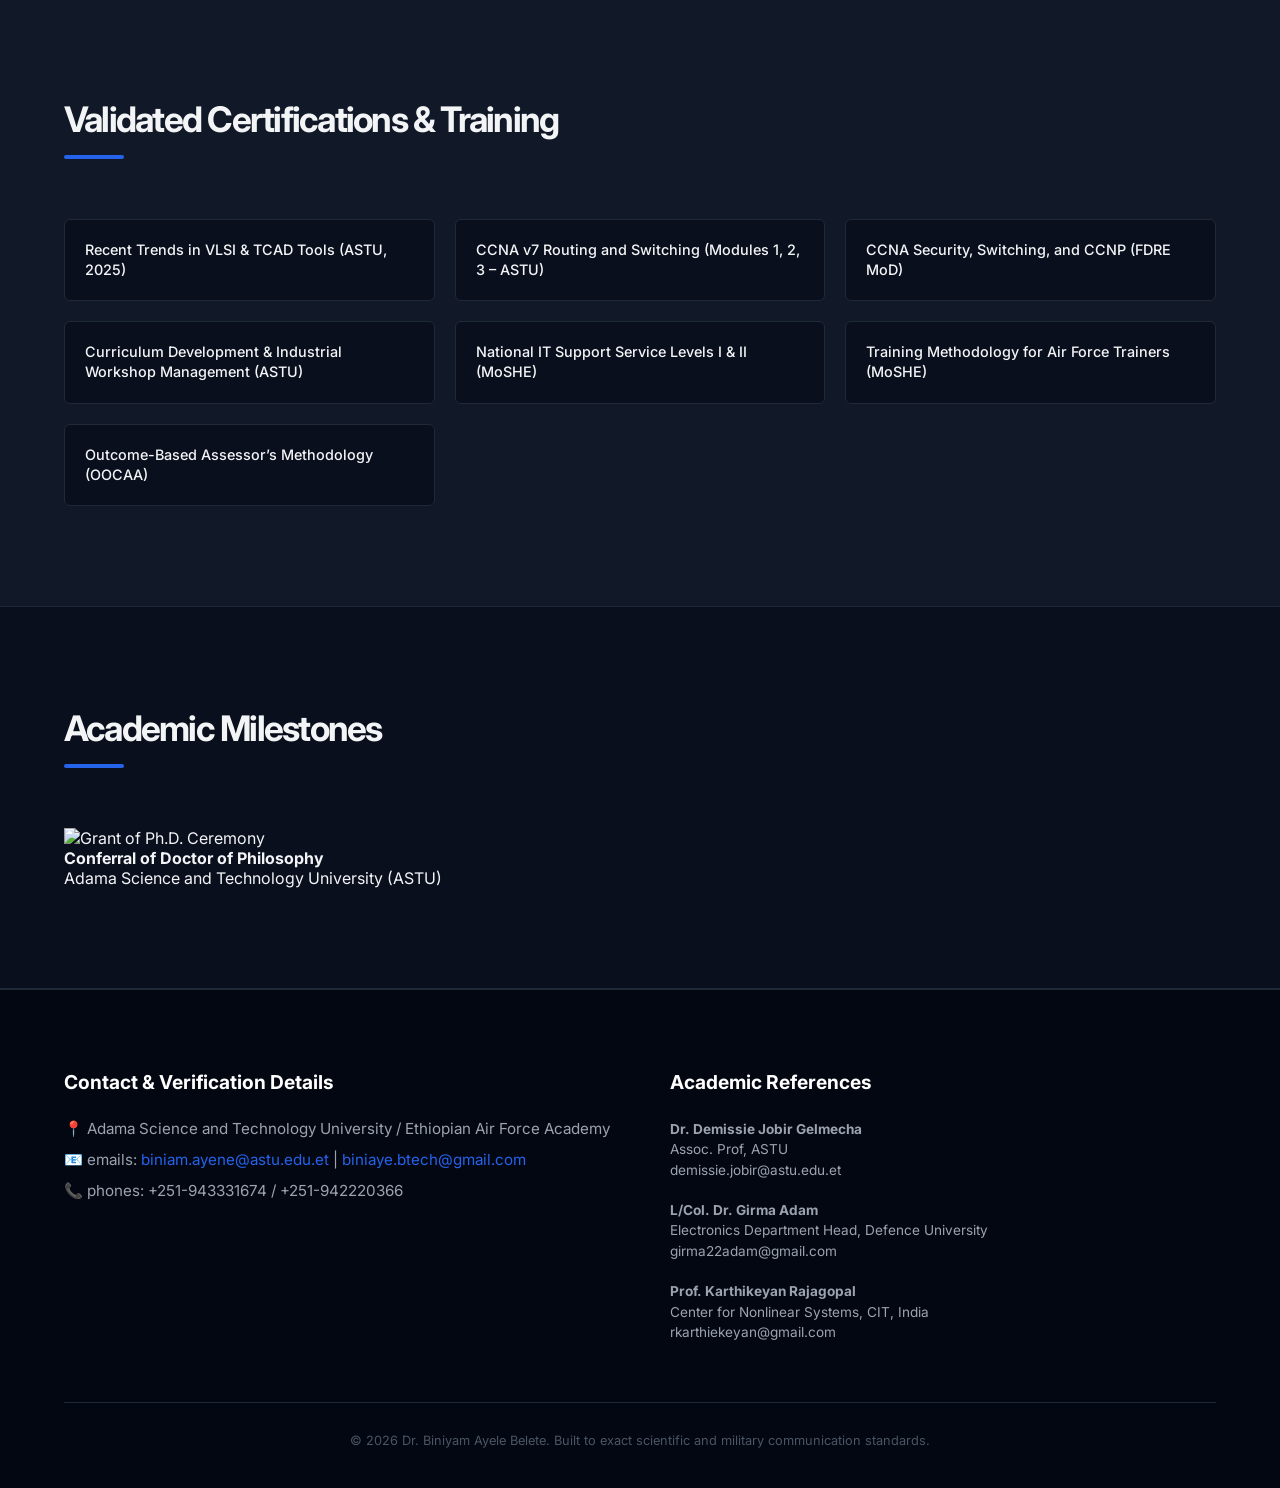
==== commit 1ae1c65d: "Update index.html" ====
--- a/index.html
+++ b/index.html
@@ -2,7 +2,6 @@
 <html lang="en">
 <head>
     <meta charset="UTF-8">
-    index.html.html
     <meta name="viewport" content="width=device-width, initial-scale=1.0">
     <title>Dr. Biniyam Ayele Belete (Ph.D.) | Portfolio</title>
     <link rel="stylesheet" href="style.css">
@@ -22,6 +21,7 @@
                 <li><a href="#experience">Experience</a></li>
                 <li><a href="#publications">Publications</a></li>
                 <li><a href="#academic">Leadership</a></li>
+                <li><a href="#milestones">Milestones</a></li>
                 <li><a href="#contact" class="btn-nav">Contact</a></li>
             </ul>
         </div>
@@ -33,7 +33,10 @@
                 <div class="hero-badge">Head of R&D | ECE Specialist</div>
                 <h1 class="hero-title">Dr. Biniyam Ayele Belete <span class="phd-tag">(Ph.D.)</span></h1>
                 <p class="hero-lead">
-                    Ph.D. holder in <strong>Electronics and Communication Engineering</strong> with deep expertise in image encryption, deep learning, memristive systems, and chaotic systems[cite: 2]. Over 15 years of combined excellence spanning military electronics maintenance, university instruction, and pioneering cybersecurity research[cite: 3].
+                    **Dr. Biniyam Ayele Belete** is an engineer, academic leader, and cybersecurity researcher with over 15 years of excellence bridging advanced engineering and institutional service. Born in Harar in 1983, he earned his B.Tech and M.Tech in Electronics Engineering from the Defence University College of Engineering, and a Ph.D. from Adama Science and Technology University (ASTU), specializing in chaotic systems and secure data transmission frameworks.
+                </p>
+                <p class="hero-lead" style="margin-top: -20px; font-size: 1.05rem;">
+                    His career reflects a powerful synergy between military field execution and cutting-edge theoretical research. Progressing from an Electronics Technician and Workshop Supervisor within the Ethiopian Air Force to academic leadership, he now serves as the permanent Head of Research and Development (R&D) and Instructor at the Ethiopian Air Force Academy, with dual instructional impact at the Defence Engineering College. His pioneering research integrates hyperchaotic systems, DNA cryptography, and deep learning for robust image encryption.
                 </p>
                 <div class="hero-links">
                     <a href="https://scholar.google.com/citations?user=biniyamayele" target="_blank" class="social-tag">Google Scholar</a>
@@ -52,8 +55,8 @@
 
     <section class="metrics-bar">
         <div class="metrics-container">
-            <div class="metric-item"><div class="metric-num">5</div><div class="metric-label">International Journals [cite: 13]</div></div>
-            <div class="metric-item"><div class="metric-num">15+</div><div class="metric-label">Years of Experience [cite: 3]</div></div>
+            <div class="metric-item"><div class="metric-num">5</div><div class="metric-label">International Journals</div></div>
+            <div class="metric-item"><div class="metric-num">15+</div><div class="metric-label">Years of Experience</div></div>
             <div class="metric-item"><div class="metric-num">118</div><div class="metric-label">Research Citations</div></div>
             <div class="metric-item"><div class="metric-num">5</div><div class="metric-label">h-index Metric</div></div>
         </div>
@@ -70,38 +73,38 @@
                         <div class="timeline-card">
                             <span class="card-date">Sept 2025 – Present</span>
                             <h4 class="card-role">Head of Research and Development (R&D) & Instructor</h4>
-                            <p class="card-org">Ethiopian Air Force Academy (Permanent Staff) & Defence Engineering College (Part-Time) [cite: 8]</p>
-                            <p class="card-desc">Leading tactical engineering initiatives, supervising operational research, and managing core curriculum delivery[cite: 4, 8].</p>
+                            <p class="card-org">Ethiopian Air Force Academy (Permanent Staff) & Defence Engineering College (Part-Time)</p>
+                            <p class="card-desc">Leading tactical engineering initiatives, supervising operational research, and managing core curriculum delivery.</p>
                         </div>
                         <div class="timeline-card">
                             <span class="card-date">Oct 2021 – Jun 2025</span>
                             <h4 class="card-role">Ph.D. Candidate, Lecturer and Researcher</h4>
-                            <p class="card-org">Adama Science and Technology University & Ethiopian Air Force Academy [cite: 8]</p>
+                            <p class="card-org">Adama Science and Technology University & Ethiopian Air Force Academy</p>
                         </div>
                         <div class="timeline-card">
                             <span class="card-date">Oct 2017 – Oct 2021</span>
                             <h4 class="card-role">Lecturer and Researcher</h4>
-                            <p class="card-org">Ethiopian Air Force Academy & Defence Engineering College [cite: 8]</p>
+                            <p class="card-org">Ethiopian Air Force Academy & Defence Engineering College</p>
                         </div>
                         <div class="timeline-card">
                             <span class="card-date">Jul 2015 – Oct 2017</span>
                             <h4 class="card-role">Assistant Lecturer</h4>
-                            <p class="card-org">Ethiopian Air Force Academy [cite: 8]</p>
+                            <p class="card-org">Ethiopian Air Force Academy</p>
                         </div>
                         <div class="timeline-card">
                             <span class="card-date">Sep 2014 – Jul 2015</span>
                             <h4 class="card-role">Graduate Assistant II</h4>
-                            <p class="card-org">Ethiopian Air Force Academy [cite: 8]</p>
+                            <p class="card-org">Ethiopian Air Force Academy</p>
                         </div>
                         <div class="timeline-card">
                             <span class="card-date">Oct 2009 – Dec 2009</span>
                             <h4 class="card-role">Workshop Supervisor</h4>
-                            <p class="card-org">Ethiopian Air Force – Radio Electronics Shop [cite: 8]</p>
+                            <p class="card-org">Ethiopian Air Force – Radio Electronics Shop</p>
                         </div>
                         <div class="timeline-card">
                             <span class="card-date">Nov 2006 – Oct 2009</span>
                             <h4 class="card-role">Electronics Technician</h4>
-                            <p class="card-org">Ethiopian Air Force – Radio Electronics Shop [cite: 8]</p>
+                            <p class="card-org">Ethiopian Air Force – Radio Electronics Shop</p>
                         </div>
                     </div>
                 </div>
@@ -112,32 +115,32 @@
                         <div class="timeline-card edu-card">
                             <span class="card-date">Oct 2021 – Jun 2025</span>
                             <h4 class="card-role">Doctor of Philosophy (Ph.D.)</h4>
-                            <p class="card-subtext">Field: Electronics & Communication Engineering (Communication Security) [cite: 5]</p>
-                            <p class="card-org">Adama Science and Technology University (ASTU) [cite: 5]</p>
+                            <p class="card-subtext">Field: Electronics & Communication Engineering (Communication Security)</p>
+                            <p class="card-org">Adama Science and Technology University (ASTU)</p>
                         </div>
                         <div class="timeline-card edu-card">
                             <span class="card-date">Sep 2015 – Jul 2017</span>
                             <h4 class="card-role">Master of Technology (M.Tech)</h4>
-                            <p class="card-subtext">Field: Electronics Engineering (Communication Systems) [cite: 5]</p>
-                            <p class="card-org">Defence University College of Engineering [cite: 5]</p>
+                            <p class="card-subtext">Field: Electronics Engineering (Communication Systems)</p>
+                            <p class="card-org">Defence University College of Engineering</p>
                         </div>
                         <div class="timeline-card edu-card">
                             <span class="card-date">Dec 2009 – Jul 2014</span>
                             <h4 class="card-role">Bachelor of Technology (B.Tech)</h4>
-                            <p class="card-subtext">Field: Electronics Engineering (Communication) [cite: 5]</p>
-                            <p class="card-org">Defence University College of Engineering [cite: 5]</p>
+                            <p class="card-subtext">Field: Electronics Engineering (Communication)</p>
+                            <p class="card-org">Defence University College of Engineering</p>
                         </div>
                         <div class="timeline-card edu-card">
                             <span class="card-date">Aug – Oct 2009</span>
                             <h4 class="card-role">Advanced Technician Certificate (Level-VII)</h4>
-                            <p class="card-subtext">Field: Electronics [cite: 5]</p>
-                            <p class="card-org">Ethiopian Air Force Training Group [cite: 5]</p>
+                            <p class="card-subtext">Field: Electronics</p>
+                            <p class="card-org">Ethiopian Air Force Training Group</p>
                         </div>
                         <div class="timeline-card edu-card">
                             <span class="card-date">Nov 2003 – Nov 2006</span>
                             <h4 class="card-role">Diploma in Electronics</h4>
-                            <p class="card-subtext">Field: Communication & Navigation Systems [cite: 5]</p>
-                            <p class="card-org">Ethiopian Air Force Technical College [cite: 5]</p>
+                            <p class="card-subtext">Field: Communication & Navigation Systems</p>
+                            <p class="card-org">Ethiopian Air Force Technical College</p>
                         </div>
                     </div>
                 </div>
@@ -151,60 +154,60 @@
             <h2 class="section-headline">Peer-Reviewed Scientific Portfolio</h2>
             
             <div class="pub-block">
-                <h3 class="pub-type-heading">International Journal Articles [cite: 13]</h3>
+                <h3 class="pub-type-heading">International Journal Articles</h3>
                 
                 <div class="pub-entry">
-                    <span class="pub-meta">2025 • Expert Systems with Applications (Elsevier) [cite: 10]</span>
-                    <h4 class="pub-title">Online sequential Extreme Learning Machine (OSELM) based denoising of encrypted image [cite: 10]</h4>
+                    <span class="pub-meta">2025 • Expert Systems with Applications (Elsevier)</span>
+                    <h4 class="pub-title">Online sequential Extreme Learning Machine (OSELM) based denoising of encrypted image</h4>
                     <a href="https://doi.org/10.1016/j.eswa.2025.126999" target="_blank" class="doi-link">https://doi.org/10.1016/j.eswa.2025.126999</a>
                 </div>
 
                 <div class="pub-entry">
-                    <span class="pub-meta">2025 • The Imaging Science Journal (Taylor & Francis) [cite: 10]</span>
-                    <h4 class="pub-title">Enhancing colour image encryption through parameters optimization of memristive hyperchaotic system with CPSO algorithm and LSAIM [cite: 10]</h4>
+                    <span class="pub-meta">2025 • The Imaging Science Journal (Taylor & Francis)</span>
+                    <h4 class="pub-title">Enhancing colour image encryption through parameters optimization of memristive hyperchaotic system with CPSO algorithm and LSAIM</h4>
                     <a href="https://doi.org/10.1080/13682199.2025.2454055" target="_blank" class="doi-link">https://doi.org/10.1080/13682199.2025.2454055</a>
                 </div>
 
                 <div class="pub-entry">
-                    <span class="pub-meta">2025 • Iranian Journal of Computer Science (Springer) [cite: 11]</span>
-                    <h4 class="pub-title">Secure image transmission in wireless sensor networks using DNA coding and memcapacitor-based hyperchaotic system for encryption and decryption [cite: 10-11]</h4>
+                    <span class="pub-meta">2025 • Iranian Journal of Computer Science (Springer)</span>
+                    <h4 class="pub-title">Secure image transmission in wireless sensor networks using DNA coding and memcapacitor-based hyperchaotic system for encryption and decryption</h4>
                     <a href="https://doi.org/10.1007/s42044-025-00328-7" target="_blank" class="doi-link">https://doi.org/10.1007/s42044-025-00328-7</a>
                 </div>
 
                 <div class="pub-entry">
-                    <span class="pub-meta">2024 • Security and Privacy (Wiley) [cite: 10]</span>
-                    <h4 class="pub-title">Image encryption algorithm based on a memcapacitor-based hyperchaotic system and DNA coding [cite: 10]</h4>
+                    <span class="pub-meta">2024 • Security and Privacy (Wiley)</span>
+                    <h4 class="pub-title">Image encryption algorithm based on a memcapacitor-based hyperchaotic system and DNA coding</h4>
                     <a href="https://doi.org/10.1002/spy2.432" target="_blank" class="doi-link">https://doi.org/10.1002/spy2.432</a>
                 </div>
 
                 <div class="pub-entry">
-                    <span class="pub-meta">2018 • Circuits, Systems, and Signal Processing (Springer) [cite: 10]</span>
-                    <h4 class="pub-title">Hyperchaotic memcapacitor oscillator with infinite equilibria and coexisting attractors [cite: 10]</h4>
+                    <span class="pub-meta">2018 • Circuits, Systems, and Signal Processing (Springer)</span>
+                    <h4 class="pub-title">Hyperchaotic memcapacitor oscillator with infinite equilibria and coexisting attractors</h4>
                     <a href="https://doi.org/10.1007/s00034-018-0750-7" target="_blank" class="doi-link">https://doi.org/10.1007/s00034-018-0750-7</a>
                 </div>
             </div>
 
             <div class="pub-block" style="margin-top: 50px;">
-                <h3 class="pub-type-heading">Conference Proceedings & Symposia [cite: 12]</h3>
+                <h3 class="pub-type-heading">Conference Proceedings & Symposia</h3>
                 
                 <div class="pub-entry">
-                    <span class="pub-meta">2025 • 5th International Research Symposium on Circular Economy [cite: 12]</span>
-                    <h4 class="pub-title">A Novel Image Encryption Framework Integrating OSELM Autoencoder, Hyperchaotic Systems, and DNA Coding for Enhanced Security and Noise Resilience [cite: 12]</h4>
-                </div>
-
-                <div class="pub-entry">
-                    <span class="pub-meta">2024 • IEEE INDIACom 2024 [cite: 12]</span>
-                    <h4 class="pub-title">A Novel Color Image Encryption using DNA Code and Dual Memristor Hyperchaotic System [cite: 12]</h4>
-                </div>
-
-                <div class="pub-entry">
-                    <span class="pub-meta">2024 • IEEE INDIACom 2024 [cite: 12]</span>
-                    <h4 class="pub-title">Spectral analysis of congestive heart failure cardiac disease using flexible analytic wavelet transform [cite: 12]</h4>
-                </div>
-
-                <div class="pub-entry">
-                    <span class="pub-meta">2017 • 2nd National Conference on Emerging Technologies in Defence & Industry Capabilities (NCETCPDIC) [cite: 12]</span>
-                    <h4 class="pub-title">Strategic System Research Presentation, Bishoftu, Ethiopia [cite: 12]</h4>
+                    <span class="pub-meta">2025 • 5th International Research Symposium on Circular Economy</span>
+                    <h4 class="pub-title">A Novel Image Encryption Framework Integrating OSELM Autoencoder, Hyperchaotic Systems, and DNA Coding for Enhanced Security and Noise Resilience</h4>
+                </div>
+
+                <div class="pub-entry">
+                    <span class="pub-meta">2024 • IEEE INDIACom 2024</span>
+                    <h4 class="pub-title">A Novel Color Image Encryption using DNA Code and Dual Memristor Hyperchaotic System</h4>
+                </div>
+
+                <div class="pub-entry">
+                    <span class="pub-meta">2024 • IEEE INDIACom 2024</span>
+                    <h4 class="pub-title">Spectral analysis of congestive heart failure cardiac disease using flexible analytic wavelet transform</h4>
+                </div>
+
+                <div class="pub-entry">
+                    <span class="pub-meta">2017 • 2nd National Conference on Emerging Technologies in Defence & Industry Capabilities (NCETCPDIC)</span>
+                    <h4 class="pub-title">Strategic System Research Presentation, Bishoftu, Ethiopia</h4>
                 </div>
             </div>
 
@@ -219,16 +222,16 @@
                 <div class="gov-card">
                     <div class="gov-icon">🏛️</div>
                     <h4>Laboratory Establishment and Improvement Committee</h4>
-                    <p>Overseeing system infrastructure design, equipment upgrades, and state-of-the-art deployment across eight critical academic sectors[cite: 15]:</p>
+                    <p>Overseeing system infrastructure design, equipment upgrades, and state-of-the-art deployment across eight critical academic sectors:</p>
                     <ul class="gov-sublist">
-                        <li>Electronics Engineering Lab [cite: 15]</li>
-                        <li>Communication Networks Lab [cite: 15]</li>
-                        <li>Instrumentation & Measurement Lab [cite: 15]</li>
-                        <li>Microwave & RF Systems Engineering Lab [cite: 15]</li>
-                        <li>Digital Electronics & FPGA Lab [cite: 15]</li>
-                        <li>Computer Systems & Software Engineering Lab [cite: 15]</li>
-                        <li>Electrical Machines Lab [cite: 15]</li>
-                        <li>Power Electronics Infrastructure Lab [cite: 15]</li>
+                        <li>Electronics Engineering Lab</li>
+                        <li>Communication Networks Lab</li>
+                        <li>Instrumentation & Measurement Lab</li>
+                        <li>Microwave & RF Systems Engineering Lab</li>
+                        <li>Digital Electronics & FPGA Lab</li>
+                        <li>Computer Systems & Software Engineering Lab</li>
+                        <li>Electrical Machines Lab</li>
+                        <li>Power Electronics Infrastructure Lab</li>
                     </ul>
                 </div>
 
@@ -236,14 +239,14 @@
                     <div class="gov-box">
                         <h5>Departmental Standing Roles</h5>
                         <ul class="clean-list">
-                            <li><strong>Departmental Academic Committee:</strong> Active structural voting member[cite: 15].</li>
-                            <li><strong>Academic Rank Evaluation Committee:</strong> Evaluating senior criteria for promotions[cite: 15].</li>
-                            <li><strong>Curriculum Review and Development:</strong> Designing outcome-based modules[cite: 15, 16].</li>
+                            <li><strong>Departmental Academic Committee:</strong> Active structural voting member.</li>
+                            <li><strong>Academic Rank Evaluation Committee:</strong> Evaluating senior criteria for promotions.</li>
+                            <li><strong>Curriculum Review and Development:</strong> Designing outcome-based modules.</li>
                         </ul>
                     </div>
                     <div class="gov-box highlight-box">
                         <h5>Institutional Merit</h5>
-                        <p>Awarded the <strong>Outstanding Lecturer Evaluation</strong> from the Defence University College of Engineering Department of Electronics[cite: 14].</p>
+                        <p>Awarded the <strong>Outstanding Lecturer Evaluation</strong> from the Defence University College of Engineering Department of Electronics.</p>
                     </div>
                 </div>
 
@@ -255,13 +258,28 @@
         <div class="section-container">
             <h2 class="section-headline">Validated Certifications & Training</h2>
             <div class="certs-matrix">
-                <div class="cert-node">Recent Trends in VLSI & TCAD Tools (ASTU, 2025) [cite: 7]</div>
-                <div class="cert-node">CCNA v7 Routing and Switching (Modules 1, 2, 3 – ASTU) [cite: 7]</div>
-                <div class="cert-node">CCNA Security, Switching, and CCNP (FDRE MoD) [cite: 7]</div>
-                <div class="cert-node">Curriculum Development & Industrial Workshop Management (ASTU) [cite: 7]</div>
-                <div class="cert-node">National IT Support Service Levels I & II (MoSHE) [cite: 7]</div>
-                <div class="cert-node">Training Methodology for Air Force Trainers (MoSHE) [cite: 7]</div>
-                <div class="cert-node">Outcome-Based Assessor’s Methodology (OOCAA) [cite: 7]</div>
+                <div class="cert-node">Recent Trends in VLSI & TCAD Tools (ASTU, 2025)</div>
+                <div class="cert-node">CCNA v7 Routing and Switching (Modules 1, 2, 3 – ASTU)</div>
+                <div class="cert-node">CCNA Security, Switching, and CCNP (FDRE MoD)</div>
+                <div class="cert-node">Curriculum Development & Industrial Workshop Management (ASTU)</div>
+                <div class="cert-node">National IT Support Service Levels I & II (MoSHE)</div>
+                <div class="cert-node">Training Methodology for Air Force Trainers (MoSHE)</div>
+                <div class="cert-node">Outcome-Based Assessor’s Methodology (OOCAA)</div>
+            </div>
+        </div>
+    </section>
+
+    <section class="main-layout-section" id="milestones">
+        <div class="section-container">
+            <h2 class="section-headline">Academic Milestones</h2>
+            <div class="milestone-gallery">
+                <div class="milestone-item">
+                    <img src="hero-bg.jpg" alt="Grant of Ph.D. Ceremony" class="milestone-img">
+                    <div class="milestone-caption">
+                        <h4>Conferral of Doctor of Philosophy</h4>
+                        <p>Adama Science and Technology University (ASTU)</p>
+                    </div>
+                </div>
             </div>
         </div>
     </section>
@@ -270,9 +288,9 @@
         <div class="footer-container">
             <div class="footer-contact-block">
                 <h3>Contact & Verification Details</h3>
-                <p class="coord">📍 Adama Science and Technology University / Ethiopian Air Force Academy [cite: 5, 8]</p>
-                <p class="coord">📧 emails: <a href="mailto:biniam.ayene@astu.edu.et">biniam.ayene@astu.edu.et</a> | <a href="mailto:biniaye.btech@gmail.com">biniaye.btech@gmail.com</a> [cite: 1]</p>
-                <p class="coord">📞 phones: +251-943331674 / +251-942220366 [cite: 1]</p>
+                <p class="coord">📍 Adama Science and Technology University / Ethiopian Air Force Academy</p>
+                <p class="coord">📧 emails: <a href="mailto:biniam.ayene@astu.edu.et">biniam.ayene@astu.edu.et</a> | <a href="mailto:biniaye.btech@gmail.com">biniaye.btech@gmail.com</a></p>
+                <p class="coord">📞 phones: +251-943331674 / +251-942220366</p>
             </div>
             
             <div class="footer-references-block">
@@ -281,17 +299,17 @@
                     <div>
                         <strong>Dr. Demissie Jobir Gelmecha</strong><br>
                         Assoc. Prof, ASTU<br>
-                        demissie.jobir@astu.edu.et [cite: 17]
+                        demissie.jobir@astu.edu.et
                     </div>
                     <div>
                         <strong>L/Col. Dr. Girma Adam</strong><br>
                         Electronics Department Head, Defence University<br>
-                        girma22adam@gmail.com [cite: 17, 19]
+                        girma22adam@gmail.com
                     </div>
                     <div>
                         <strong>Prof. Karthikeyan Rajagopal</strong><br>
                         Center for Nonlinear Systems, CIT, India<br>
-                        rkarthiekeyan@gmail.com [cite: 17, 20]
+                        rkarthiekeyan@gmail.com
                     </div>
                 </div>
             </div>
